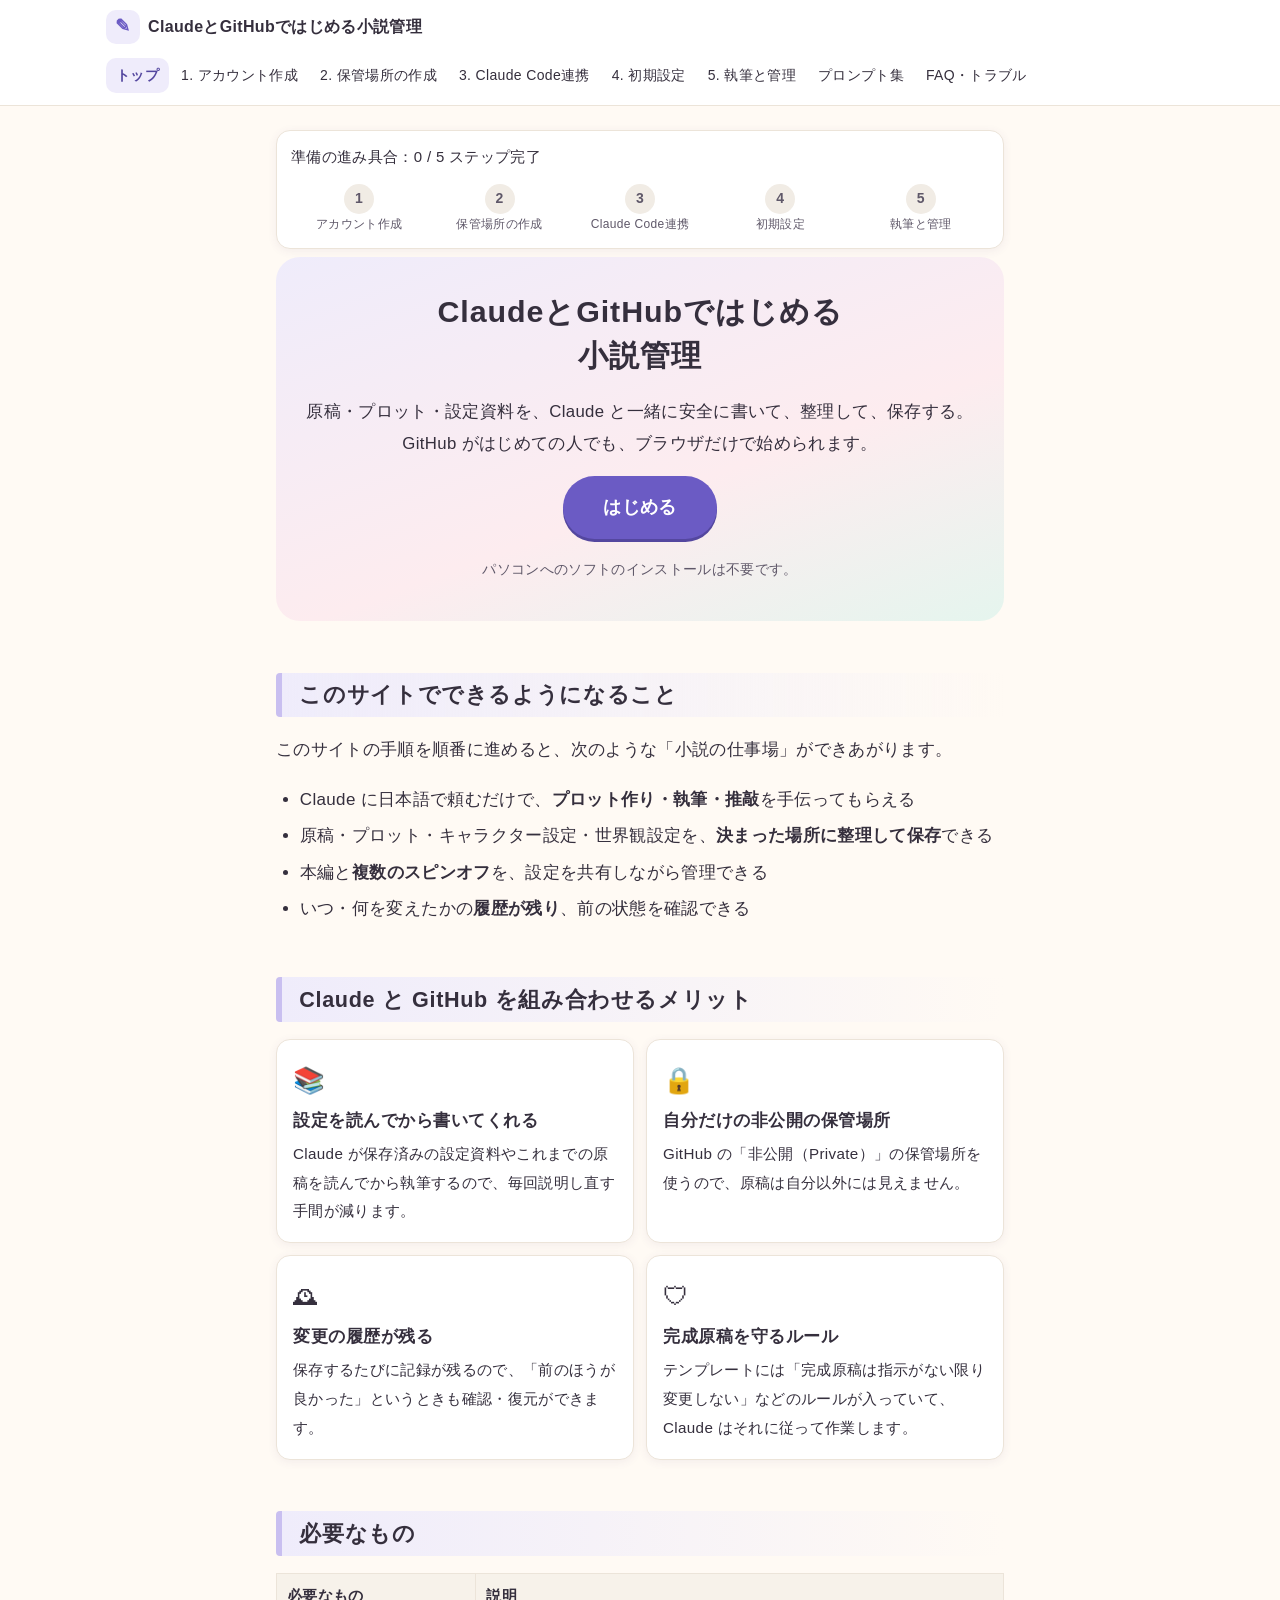
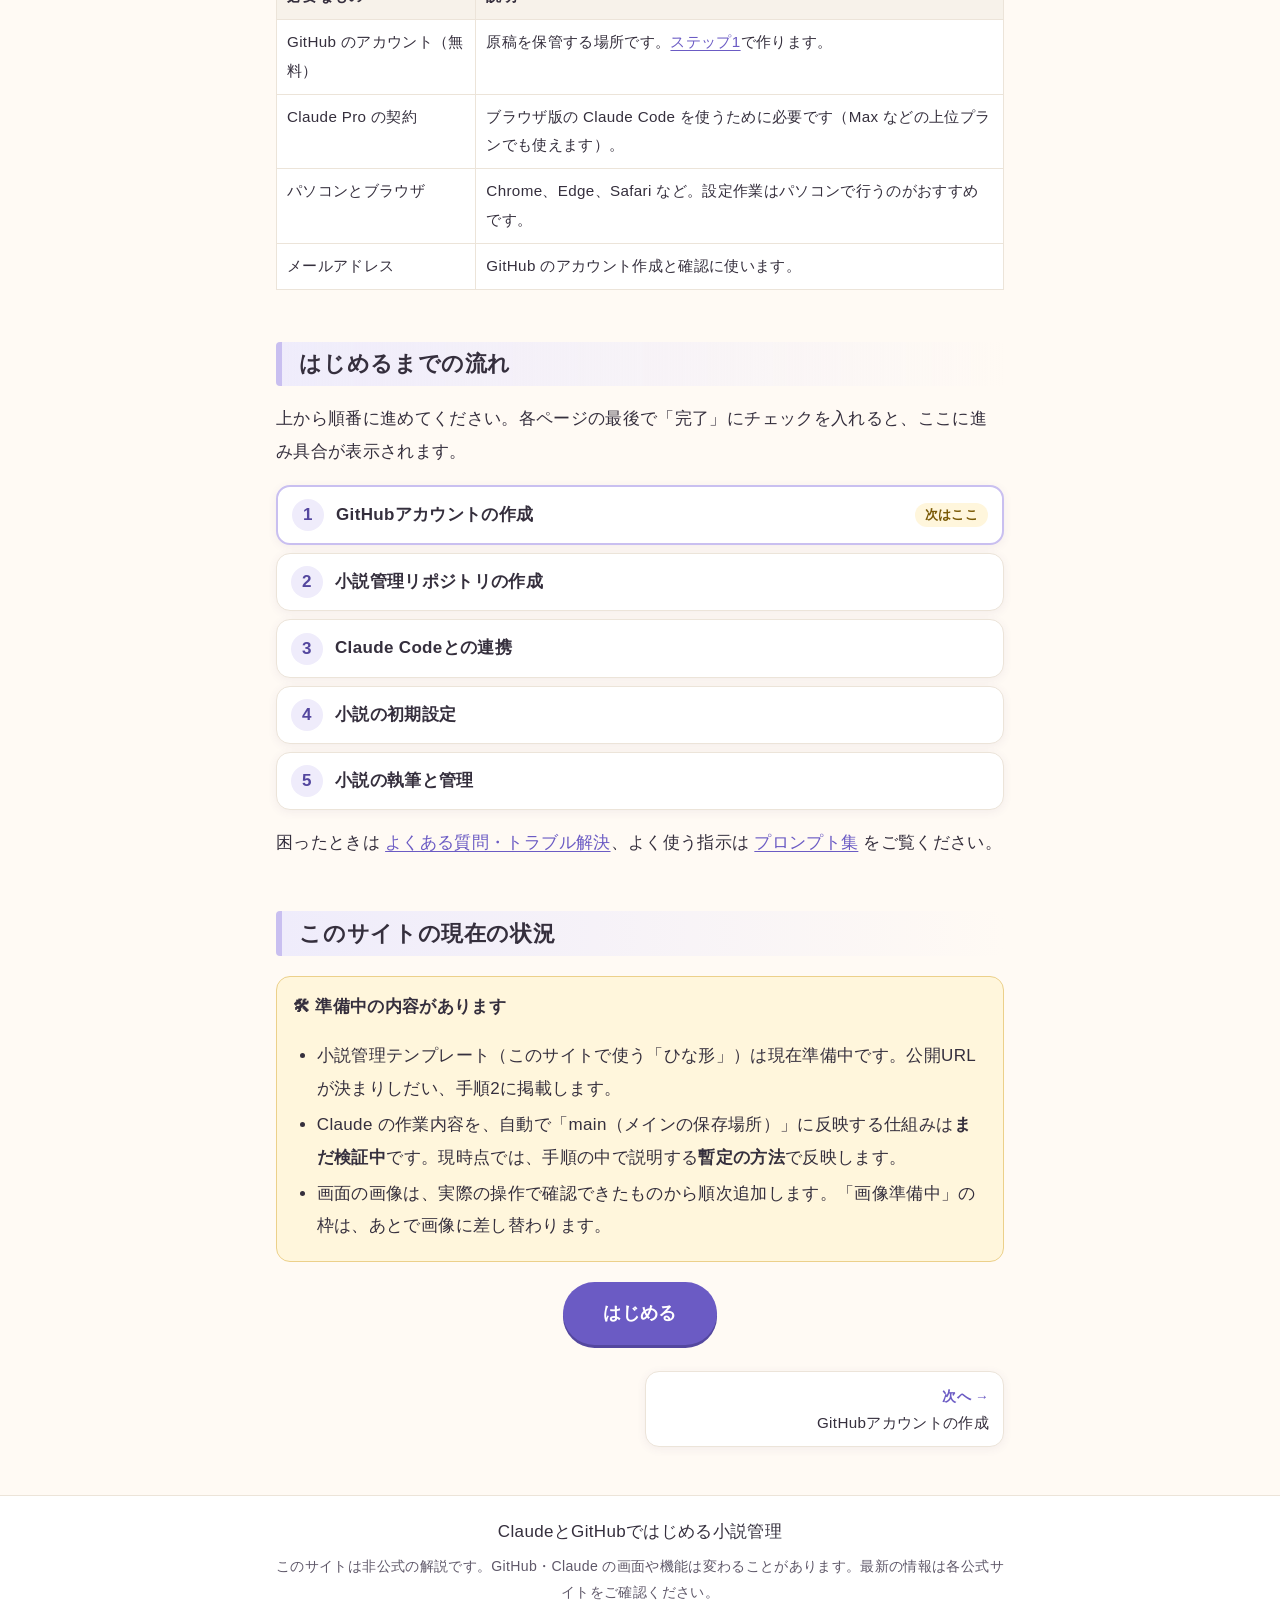
==== index.html @ f76406e9 "HowToサイト「ClaudeとGitHubではじめる小説管理」の基本サイトを作成 - 全8ページ（トップ、ステップ1〜5、プロンプト集、FAQ）と404ページ - メニュー・進行状況・前へ/次へ・完" ====
<!doctype html>
<html lang="ja">
<head>
<meta charset="utf-8">
<meta name="viewport" content="width=device-width, initial-scale=1">
<title>ClaudeとGitHubではじめる小説管理</title>
<meta name="description" content="GitHubを使ったことがない人でも、ブラウザだけでClaudeと一緒に小説の原稿・プロット・設定資料を管理できるようになるための手順を、ひとつずつ解説します。">
<link rel="icon" href="favicon.svg" type="image/svg+xml">
<link rel="stylesheet" href="assets/css/style.css">
<script src="assets/js/config.js" defer></script>
<script src="assets/js/prompts.js" defer></script>
<script src="assets/js/main.js" defer></script>
</head>
<body>
<a class="skip-link" href="#main">本文へ移動</a>
<header id="site-header" class="site-header">
  <div class="header-inner"><a class="brand" href="index.html">ClaudeとGitHubではじめる小説管理</a></div>
</header>

<main id="main">
<div id="progress" class="progress" aria-live="polite"></div>
<noscript><p class="callout callout-warn">このサイトのメニューやコピーボタンを使うには、ブラウザのJavaScriptを有効にしてください。</p></noscript>

<!-- ===== ここから本文 ===== -->
<article>
<section class="hero">
  <h1>ClaudeとGitHubではじめる<br>小説管理</h1>
  <p class="lead">原稿・プロット・設定資料を、Claude と一緒に安全に書いて、整理して、保存する。<br>GitHub がはじめての人でも、ブラウザだけで始められます。</p>
  <p><a class="button button-large" href="github-account.html">はじめる</a></p>
  <p class="small">パソコンへのソフトのインストールは不要です。</p>
</section>

<h2>このサイトでできるようになること</h2>
<p>このサイトの手順を順番に進めると、次のような「小説の仕事場」ができあがります。</p>
<ul>
  <li>Claude に日本語で頼むだけで、<strong>プロット作り・執筆・推敲</strong>を手伝ってもらえる</li>
  <li>原稿・プロット・キャラクター設定・世界観設定を、<strong>決まった場所に整理して保存</strong>できる</li>
  <li>本編と<strong>複数のスピンオフ</strong>を、設定を共有しながら管理できる</li>
  <li>いつ・何を変えたかの<strong>履歴が残り</strong>、前の状態を確認できる</li>
</ul>

<h2>Claude と GitHub を組み合わせるメリット</h2>
<div class="cards">
  <div class="card"><span class="card-icon" aria-hidden="true">📚</span><h3>設定を読んでから書いてくれる</h3><p>Claude が保存済みの設定資料やこれまでの原稿を読んでから執筆するので、毎回説明し直す手間が減ります。</p></div>
  <div class="card"><span class="card-icon" aria-hidden="true">🔒</span><h3>自分だけの非公開の保管場所</h3><p>GitHub の「非公開（Private）」の保管場所を使うので、原稿は自分以外には見えません。</p></div>
  <div class="card"><span class="card-icon" aria-hidden="true">🕰</span><h3>変更の履歴が残る</h3><p>保存するたびに記録が残るので、「前のほうが良かった」というときも確認・復元ができます。</p></div>
  <div class="card"><span class="card-icon" aria-hidden="true">🛡</span><h3>完成原稿を守るルール</h3><p>テンプレートには「完成原稿は指示がない限り変更しない」などのルールが入っていて、Claude はそれに従って作業します。</p></div>
</div>

<h2>必要なもの</h2>
<div class="table-wrap"><table>
  <tr><th>必要なもの</th><th>説明</th></tr>
  <tr><td>GitHub のアカウント（無料）</td><td>原稿を保管する場所です。<a href="github-account.html">ステップ1</a>で作ります。</td></tr>
  <tr><td>Claude Pro の契約</td><td>ブラウザ版の Claude Code を使うために必要です（Max などの上位プランでも使えます）。</td></tr>
  <tr><td>パソコンとブラウザ</td><td>Chrome、Edge、Safari など。設定作業はパソコンで行うのがおすすめです。</td></tr>
  <tr><td>メールアドレス</td><td>GitHub のアカウント作成と確認に使います。</td></tr>
</table></div>

<h2>はじめるまでの流れ</h2>
<p>上から順番に進めてください。各ページの最後で「完了」にチェックを入れると、ここに進み具合が表示されます。</p>
<ol id="step-checklist" class="checklist">
  <li><a href="github-account.html">1. GitHubアカウントの作成</a></li>
  <li><a href="create-repository.html">2. 小説管理リポジトリの作成</a></li>
  <li><a href="claude-code.html">3. Claude Codeとの連携</a></li>
  <li><a href="initial-setup.html">4. 小説の初期設定</a></li>
  <li><a href="writing.html">5. 小説の執筆と管理</a></li>
</ol>
<p>困ったときは <a href="faq.html">よくある質問・トラブル解決</a>、よく使う指示は <a href="prompts.html">プロンプト集</a> をご覧ください。</p>

<h2>このサイトの現在の状況</h2>
<div class="callout callout-pending">
  <p class="callout-title">🛠 準備中の内容があります</p>
  <ul>
    <li>小説管理テンプレート（このサイトで使う「ひな形」）は現在準備中です。公開URLが決まりしだい、手順2に掲載します。</li>
    <li>Claude の作業内容を、自動で「main（メインの保存場所）」に反映する仕組みは<strong>まだ検証中</strong>です。現時点では、手順の中で説明する<strong>暫定の方法</strong>で反映します。</li>
    <li>画面の画像は、実際の操作で確認できたものから順次追加します。「画像準備中」の枠は、あとで画像に差し替わります。</li>
  </ul>
</div>
<p style="text-align:center"><a class="button button-large" href="github-account.html">はじめる</a></p>
</article>
<!-- ===== ここまで本文 ===== -->

<nav id="pager" class="pager" aria-label="前後のページ"></nav>
</main>

<footer id="site-footer" class="site-footer"></footer>
</body>
</html>
---- assets/css/style.css ----
/* =========================================================
   ClaudeとGitHubではじめる小説管理 — 共通スタイル
   色はすべて :root の変数で管理しています。
   ========================================================= */
:root {
  color-scheme: light;
  --bg: #fffaf4;
  --surface: #ffffff;
  --text: #352f3d;
  --text-sub: #5f5869;
  --line: #ece4d9;

  --primary: #6b5bc4;        /* ボタン・リンク（白文字でも読める濃さ） */
  --primary-dark: #54479f;
  --primary-soft: #efecfb;   /* ラベンダー */

  --mint-soft: #e5f5ee;
  --mint-line: #9fd4bb;
  --pink-soft: #fdecef;
  --pink-line: #f0b3bf;
  --yellow-soft: #fff6dc;
  --yellow-line: #ecd08a;
  --blue-soft: #e8f1fb;
  --blue-line: #a9c7ea;

  --radius: 14px;
  --shadow: 0 2px 10px rgba(80, 60, 110, 0.07);
  --content-width: 760px;

  --font: "Hiragino Maru Gothic ProN", "Hiragino Sans", "Hiragino Kaku Gothic ProN",
          "BIZ UDPGothic", "Yu Gothic UI", "Yu Gothic", YuGothic, "Meiryo",
          "Noto Sans JP", "Noto Sans CJK JP", sans-serif;
  --font-mono: ui-monospace, "SFMono-Regular", Menlo, Consolas, "BIZ UDGothic", "MS Gothic", monospace;
}

*, *::before, *::after { box-sizing: border-box; }

html { -webkit-text-size-adjust: 100%; scroll-behavior: smooth; }

body {
  margin: 0;
  background: var(--bg);
  color: var(--text);
  font-family: var(--font);
  font-size: 17px;
  line-height: 1.9;
  letter-spacing: 0.02em;
  overflow-wrap: anywhere;
}

img { max-width: 100%; height: auto; }

a { color: var(--primary); text-underline-offset: 3px; }
a:hover { color: var(--primary-dark); }

:focus-visible { outline: 3px solid #f2a65a; outline-offset: 2px; border-radius: 4px; }

.skip-link {
  position: absolute; left: -9999px; top: 0;
  background: var(--primary); color: #fff; padding: 8px 14px; z-index: 100;
}
.skip-link:focus { left: 8px; top: 8px; }

/* ---------- ヘッダー ---------- */
.site-header {
  background: var(--surface);
  border-bottom: 1px solid var(--line);
  position: sticky; top: 0; z-index: 50;
}
.header-inner {
  max-width: 1100px; margin: 0 auto;
  display: flex; align-items: center; justify-content: space-between;
  padding: 10px 16px; gap: 12px;
}
.brand {
  display: flex; align-items: center; gap: 8px;
  color: var(--text); text-decoration: none; font-weight: 700; line-height: 1.4;
}
.brand-mark {
  display: inline-grid; place-items: center;
  width: 34px; height: 34px; border-radius: 10px;
  background: var(--primary-soft); color: var(--primary); font-size: 18px; flex: none;
}
.brand-name { font-size: 16px; }

.menu-toggle {
  font: inherit; font-size: 15px;
  background: var(--primary-soft); color: var(--primary-dark);
  border: 1px solid #d9d2f5; border-radius: 999px;
  padding: 6px 16px; cursor: pointer; white-space: nowrap; flex: none;
}
.site-nav { display: none; border-top: 1px solid var(--line); }
.site-nav.is-open { display: block; }
.nav-list {
  list-style: none; margin: 0 auto; padding: 8px 16px 14px; max-width: 1100px;
  display: grid; gap: 4px;
}
.nav-list a {
  display: flex; align-items: center; justify-content: space-between;
  padding: 8px 12px; border-radius: 10px;
  color: var(--text); text-decoration: none; font-size: 15px;
}
.nav-list a:hover { background: var(--primary-soft); }
.nav-list a[aria-current="page"] { background: var(--primary-soft); color: var(--primary-dark); font-weight: 700; }
.nav-done { color: #2f8a5f; font-weight: 700; margin-left: 8px; }

@media (min-width: 960px) {
  .menu-toggle { display: none; }
  .site-nav { display: block; border-top: 0; }
  .nav-list { display: flex; flex-wrap: wrap; gap: 2px; padding: 0 16px 8px; }
  .nav-list a { padding: 4px 10px; font-size: 14px; }
}

/* ---------- レイアウト ---------- */
main { max-width: var(--content-width); margin: 0 auto; padding: 24px 16px 48px; }

h1, h2, h3, h4 { line-height: 1.45; letter-spacing: 0.03em; }
h1 { font-size: 1.7rem; margin: 0.4em 0 0.6em; }
h2 {
  font-size: 1.35rem; margin: 2.4em 0 0.8em; padding: 0.3em 0 0.3em 0.8em;
  border-left: 6px solid #c9bff0; background: linear-gradient(90deg, var(--primary-soft), transparent);
  border-radius: 4px;
}
h3 { font-size: 1.12rem; margin: 2em 0 0.6em; }
p { margin: 0 0 1em; }
ul, ol { padding-left: 1.4em; }
li { margin: 0.25em 0; }

.lead { font-size: 1.05rem; color: var(--text-sub); }
.small { font-size: 0.88rem; color: var(--text-sub); }

kbd, .ui {
  display: inline-block; padding: 0 0.45em; margin: 0 0.1em;
  border: 1px solid #d8d0c4; border-bottom-width: 2px; border-radius: 6px;
  background: #fff; font-size: 0.92em; line-height: 1.6; font-weight: 600; white-space: nowrap;
}
code {
  font-family: var(--font-mono); font-size: 0.9em;
  background: #f4efe8; border-radius: 5px; padding: 0.1em 0.35em;
}

/* ---------- 進行状況 ---------- */
.progress {
  background: var(--surface); border: 1px solid var(--line);
  border-radius: var(--radius); padding: 12px 14px; margin-bottom: 8px; box-shadow: var(--shadow);
}
.progress-label { margin: 0 0 8px; font-size: 15px; }
.progress-steps {
  list-style: none; margin: 0; padding: 0;
  display: grid; grid-template-columns: repeat(5, 1fr); gap: 4px;
}
.progress-step a {
  display: flex; flex-direction: column; align-items: center; gap: 2px;
  text-decoration: none; color: var(--text-sub); font-size: 12px; line-height: 1.35; text-align: center;
}
.progress-step .dot {
  display: grid; place-items: center; width: 30px; height: 30px; border-radius: 50%;
  background: #f1ece5; color: var(--text-sub); font-weight: 700; font-size: 14px;
}
.progress-step.is-done .dot { background: var(--mint-soft); color: #23704c; border: 2px solid var(--mint-line); }
.progress-step.is-current .dot { background: var(--primary); color: #fff; }
.progress-step.is-current a { color: var(--primary-dark); font-weight: 700; }
@media (max-width: 480px) { .step-name { display: none; } }

/* ---------- 手順 ---------- */
.steps { list-style: none; counter-reset: step; padding: 0; margin: 1em 0 1.5em; }
.steps > li {
  counter-increment: step; position: relative;
  background: var(--surface); border: 1px solid var(--line); border-radius: var(--radius);
  padding: 14px 16px 14px 60px; margin: 0 0 12px; box-shadow: var(--shadow);
}
.steps > li::before {
  content: counter(step);
  position: absolute; left: 14px; top: 14px;
  width: 32px; height: 32px; border-radius: 50%;
  display: grid; place-items: center;
  background: var(--primary-soft); color: var(--primary-dark); font-weight: 700;
}
.steps > li > :last-child { margin-bottom: 0; }
.steps .shot { margin-top: 10px; }

/* ---------- 注意書き ---------- */
.callout {
  border-radius: var(--radius); padding: 14px 16px; margin: 1.2em 0;
  border: 1px solid var(--blue-line); background: var(--blue-soft);
}
.callout > :last-child { margin-bottom: 0; }
.callout-title { font-weight: 700; margin-bottom: 0.3em; }
.callout-tip { background: var(--mint-soft); border-color: var(--mint-line); }
.callout-warn { background: var(--pink-soft); border-color: var(--pink-line); }
.callout-pending { background: var(--yellow-soft); border-color: var(--yellow-line); }
.badge {
  display: inline-block; font-size: 0.75rem; font-weight: 700; line-height: 1.6;
  padding: 0 0.7em; border-radius: 999px; vertical-align: 0.15em; margin-left: 0.3em;
  background: var(--yellow-soft); border: 1px solid var(--yellow-line); color: #7a5a06;
}

/* ---------- スクリーンショット ---------- */
.shot { margin: 1em 0; }
.shot img { display: block; border: 1px solid var(--line); border-radius: 10px; }
.shot-placeholder {
  display: flex; flex-direction: column; align-items: center; justify-content: center;
  min-height: 150px; padding: 16px;
  border: 2px dashed #d9cfc2; border-radius: 10px; background: #fbf7f1; color: var(--text-sub);
}
.shot-icon { font-size: 28px; }
.shot-label { font-weight: 700; }
.shot-id { font-size: 12px; font-family: var(--font-mono); }
.shot figcaption { font-size: 0.88rem; color: var(--text-sub); margin-top: 6px; text-align: center; }

/* ---------- プロンプト（コピー） ---------- */
.prompt-box {
  background: var(--surface); border: 1px solid #d9d2f5; border-radius: var(--radius);
  margin: 1em 0 1.4em; overflow: hidden; box-shadow: var(--shadow);
}
.prompt-head {
  display: flex; align-items: center; justify-content: space-between; gap: 8px; flex-wrap: wrap;
  background: var(--primary-soft); padding: 8px 12px;
}
.prompt-title { font-weight: 700; font-size: 0.95rem; }
.prompt-text {
  margin: 0; padding: 14px 16px;
  font-family: var(--font); font-size: 0.95rem; line-height: 1.8;
  white-space: pre-wrap; word-break: break-word; background: #fff;
}
.prompt-note { margin: 0; padding: 8px 16px 12px; font-size: 0.88rem; color: var(--text-sub); }
.copy-btn {
  font: inherit; font-size: 14px; font-weight: 700; cursor: pointer;
  background: var(--primary); color: #fff; border: 0; border-radius: 999px;
  padding: 6px 16px; min-height: 36px;
}
.copy-btn:hover { background: var(--primary-dark); }
.copy-btn.is-copied { background: #2f8a5f; }

/* ---------- ボタン ---------- */
.button {
  display: inline-block; text-decoration: none; text-align: center;
  background: var(--primary); color: #fff; font-weight: 700;
  padding: 12px 28px; border-radius: 999px; box-shadow: 0 3px 0 var(--primary-dark);
}
.button:hover { color: #fff; background: var(--primary-dark); }
.button-large { font-size: 1.15rem; padding: 14px 40px; }

/* ---------- 表 ---------- */
.table-wrap { overflow-x: auto; margin: 1em 0 1.4em; }
table { border-collapse: collapse; width: 100%; background: var(--surface); font-size: 0.95rem; }
th, td { border: 1px solid var(--line); padding: 8px 10px; text-align: left; vertical-align: top; }
th { background: #f7f2ea; white-space: nowrap; }

/* ---------- カード（トップ） ---------- */
.hero {
  text-align: center; padding: 32px 16px 24px;
  background: linear-gradient(160deg, var(--primary-soft), var(--pink-soft) 60%, var(--mint-soft));
  border-radius: 24px; margin-bottom: 8px;
}
.hero h1 { font-size: 1.9rem; margin-top: 0; }
.hero .lead { color: var(--text); }
.cards { display: grid; gap: 12px; grid-template-columns: 1fr; margin: 1em 0; }
@media (min-width: 640px) { .cards { grid-template-columns: 1fr 1fr; } }
.card {
  background: var(--surface); border: 1px solid var(--line); border-radius: var(--radius);
  padding: 16px; box-shadow: var(--shadow);
}
.card h3 { margin: 0 0 0.4em; font-size: 1.05rem; }
.card p { margin: 0; font-size: 0.95rem; }
.card-icon { font-size: 1.6rem; display: block; margin-bottom: 4px; }

/* ---------- チェックリスト（トップ） ---------- */
.checklist { list-style: none; padding: 0; margin: 1em 0; }
.checklist-item a {
  display: flex; align-items: center; gap: 12px; text-decoration: none; color: var(--text);
  background: var(--surface); border: 1px solid var(--line); border-radius: var(--radius);
  padding: 12px 14px; margin-bottom: 8px; box-shadow: var(--shadow);
}
.checklist-item a:hover { border-color: #c9bff0; }
.check-no {
  flex: none; display: grid; place-items: center; width: 32px; height: 32px; border-radius: 50%;
  background: var(--primary-soft); color: var(--primary-dark); font-weight: 700;
}
.checklist-item.is-done .check-no { background: var(--mint-soft); color: #23704c; }
.check-title { flex: 1; font-weight: 600; }
.check-badge { font-size: 0.8rem; padding: 0 10px; border-radius: 999px; background: var(--mint-soft); color: #23704c; font-weight: 700; }
.checklist-item.is-next .check-badge { background: var(--yellow-soft); color: #7a5a06; }
.checklist-item.is-next a { border: 2px solid #c9bff0; }

/* ---------- 完了チェック・前へ次へ ---------- */
.step-done {
  margin: 2.5em 0 1em; padding: 16px; border-radius: var(--radius);
  background: var(--mint-soft); border: 1px solid var(--mint-line); text-align: center;
}
.done-label { display: inline-flex; align-items: center; gap: 10px; font-weight: 700; cursor: pointer; }
.done-label input { width: 22px; height: 22px; accent-color: #2f8a5f; }
.done-note { font-size: 0.82rem; color: var(--text-sub); margin: 6px 0 0; }

.pager { display: grid; grid-template-columns: 1fr 1fr; gap: 10px; margin-top: 1.5em; }
.pager-link {
  display: flex; flex-direction: column; gap: 2px; text-decoration: none;
  background: var(--surface); border: 1px solid var(--line); border-radius: var(--radius);
  padding: 12px 14px; box-shadow: var(--shadow); color: var(--text);
}
.pager-link:hover { border-color: #c9bff0; color: var(--text); }
.pager-next { text-align: right; grid-column: 2; }
.pager-dir { font-size: 0.85rem; color: var(--primary); font-weight: 700; }
.pager-title { font-size: 0.95rem; line-height: 1.5; }

/* ---------- 目次・FAQ ---------- */
.toc {
  background: var(--surface); border: 1px solid var(--line); border-radius: var(--radius);
  padding: 12px 16px; margin: 1em 0;
}
.toc p { margin: 0 0 4px; font-weight: 700; }
.toc ol { margin: 0; }

details.faq {
  background: var(--surface); border: 1px solid var(--line); border-radius: var(--radius);
  margin: 0 0 10px; box-shadow: var(--shadow);
}
details.faq summary {
  cursor: pointer; padding: 12px 16px; font-weight: 700; list-style: none; position: relative; padding-right: 40px;
}
details.faq summary::-webkit-details-marker { display: none; }
details.faq summary::before { content: "Q. "; color: var(--primary); }
details.faq summary::after { content: "＋"; position: absolute; right: 16px; color: var(--primary); }
details.faq[open] summary::after { content: "－"; }
details.faq .answer { padding: 0 16px 14px; border-top: 1px dashed var(--line); padding-top: 10px; }
details.faq .answer > :last-child { margin-bottom: 0; }

/* ---------- プロンプト集の絞り込み ---------- */
.filter { display: flex; flex-wrap: wrap; gap: 6px; margin: 1em 0 0.5em; }
.filter button {
  font: inherit; font-size: 14px; cursor: pointer;
  border: 1px solid #d9d2f5; background: var(--surface); color: var(--primary-dark);
  padding: 4px 14px; border-radius: 999px;
}
.filter button[aria-pressed="true"] { background: var(--primary); border-color: var(--primary); color: #fff; }

/* ---------- フッター ---------- */
.site-footer { border-top: 1px solid var(--line); background: var(--surface); }
.footer-inner { max-width: var(--content-width); margin: 0 auto; padding: 20px 16px; text-align: center; }
.footer-inner p { margin: 0 0 4px; }

@media (max-width: 480px) {
  body { font-size: 16px; }
  h1 { font-size: 1.45rem; }
  .hero h1 { font-size: 1.5rem; }
  .steps > li { padding-left: 52px; }
  .steps > li::before { left: 10px; }
}

@media print {
  .site-header, .pager, .step-done, .copy-btn, .progress { display: none; }
}
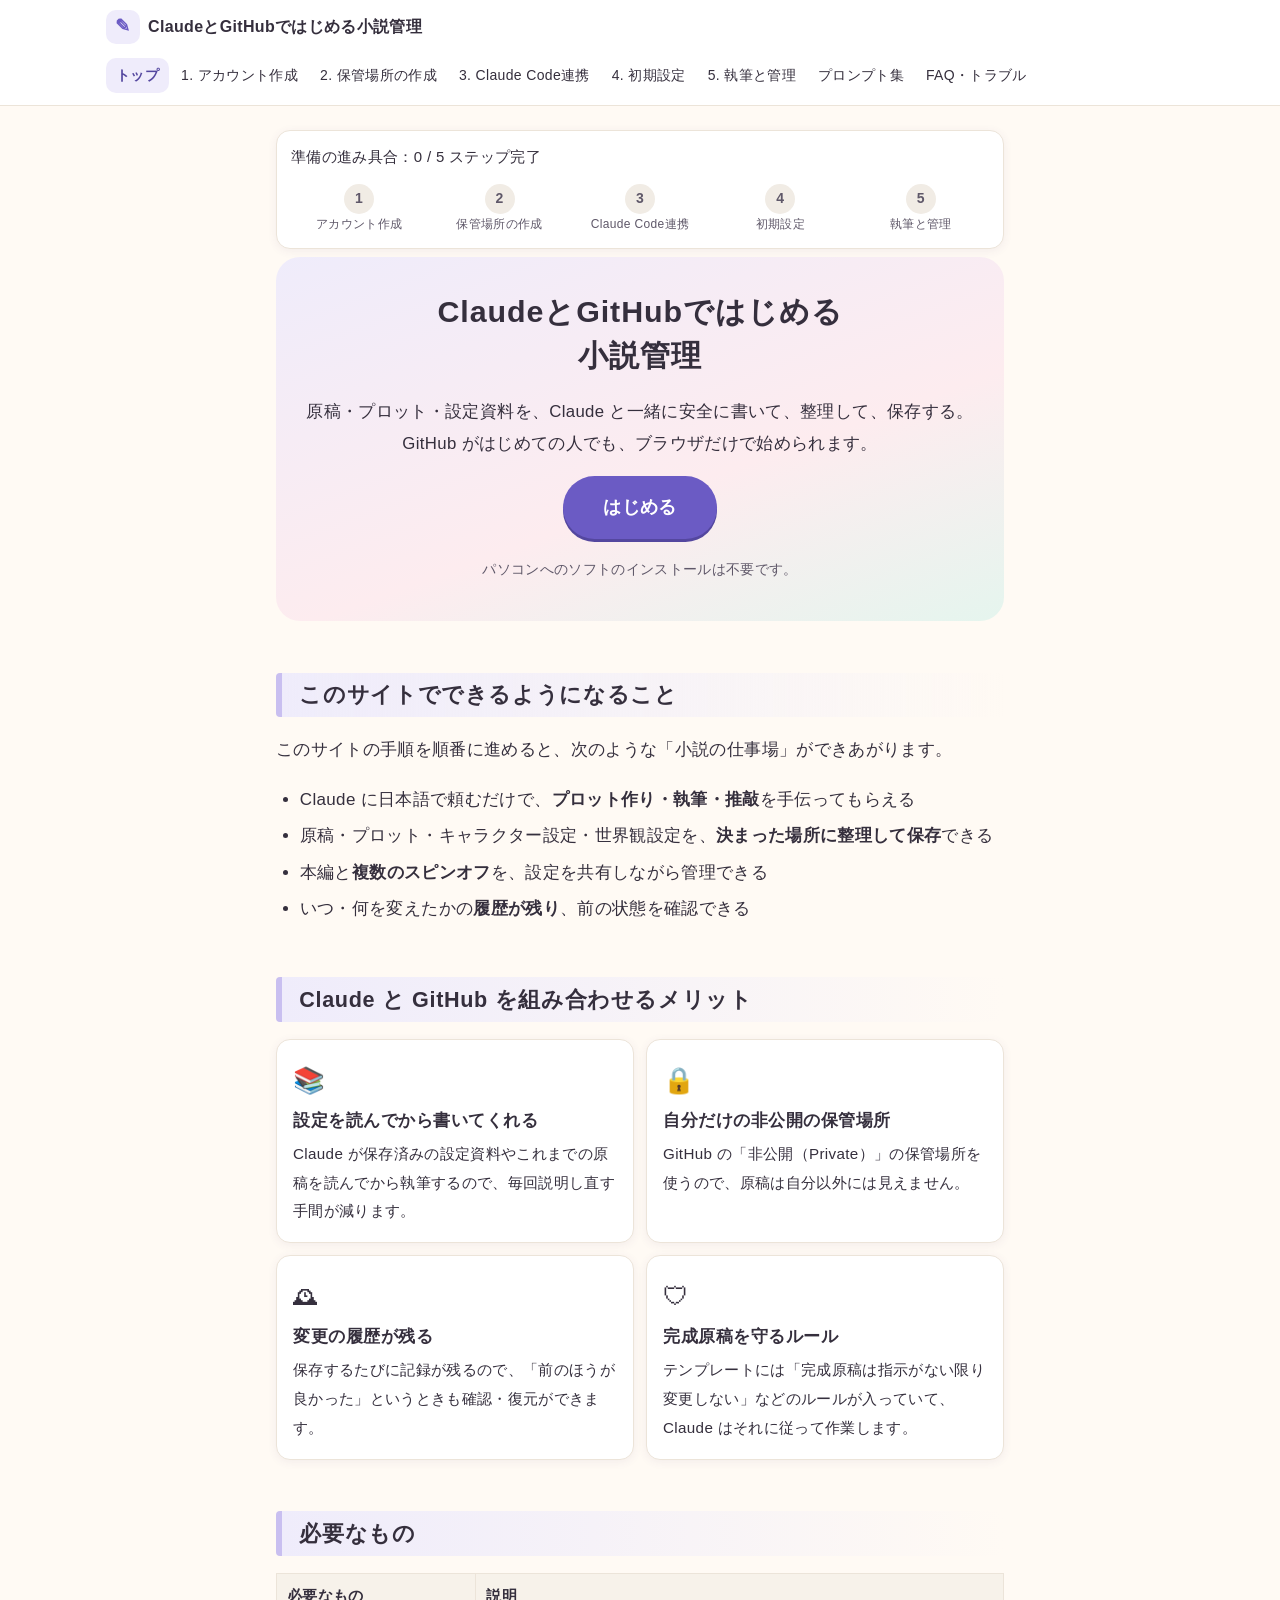
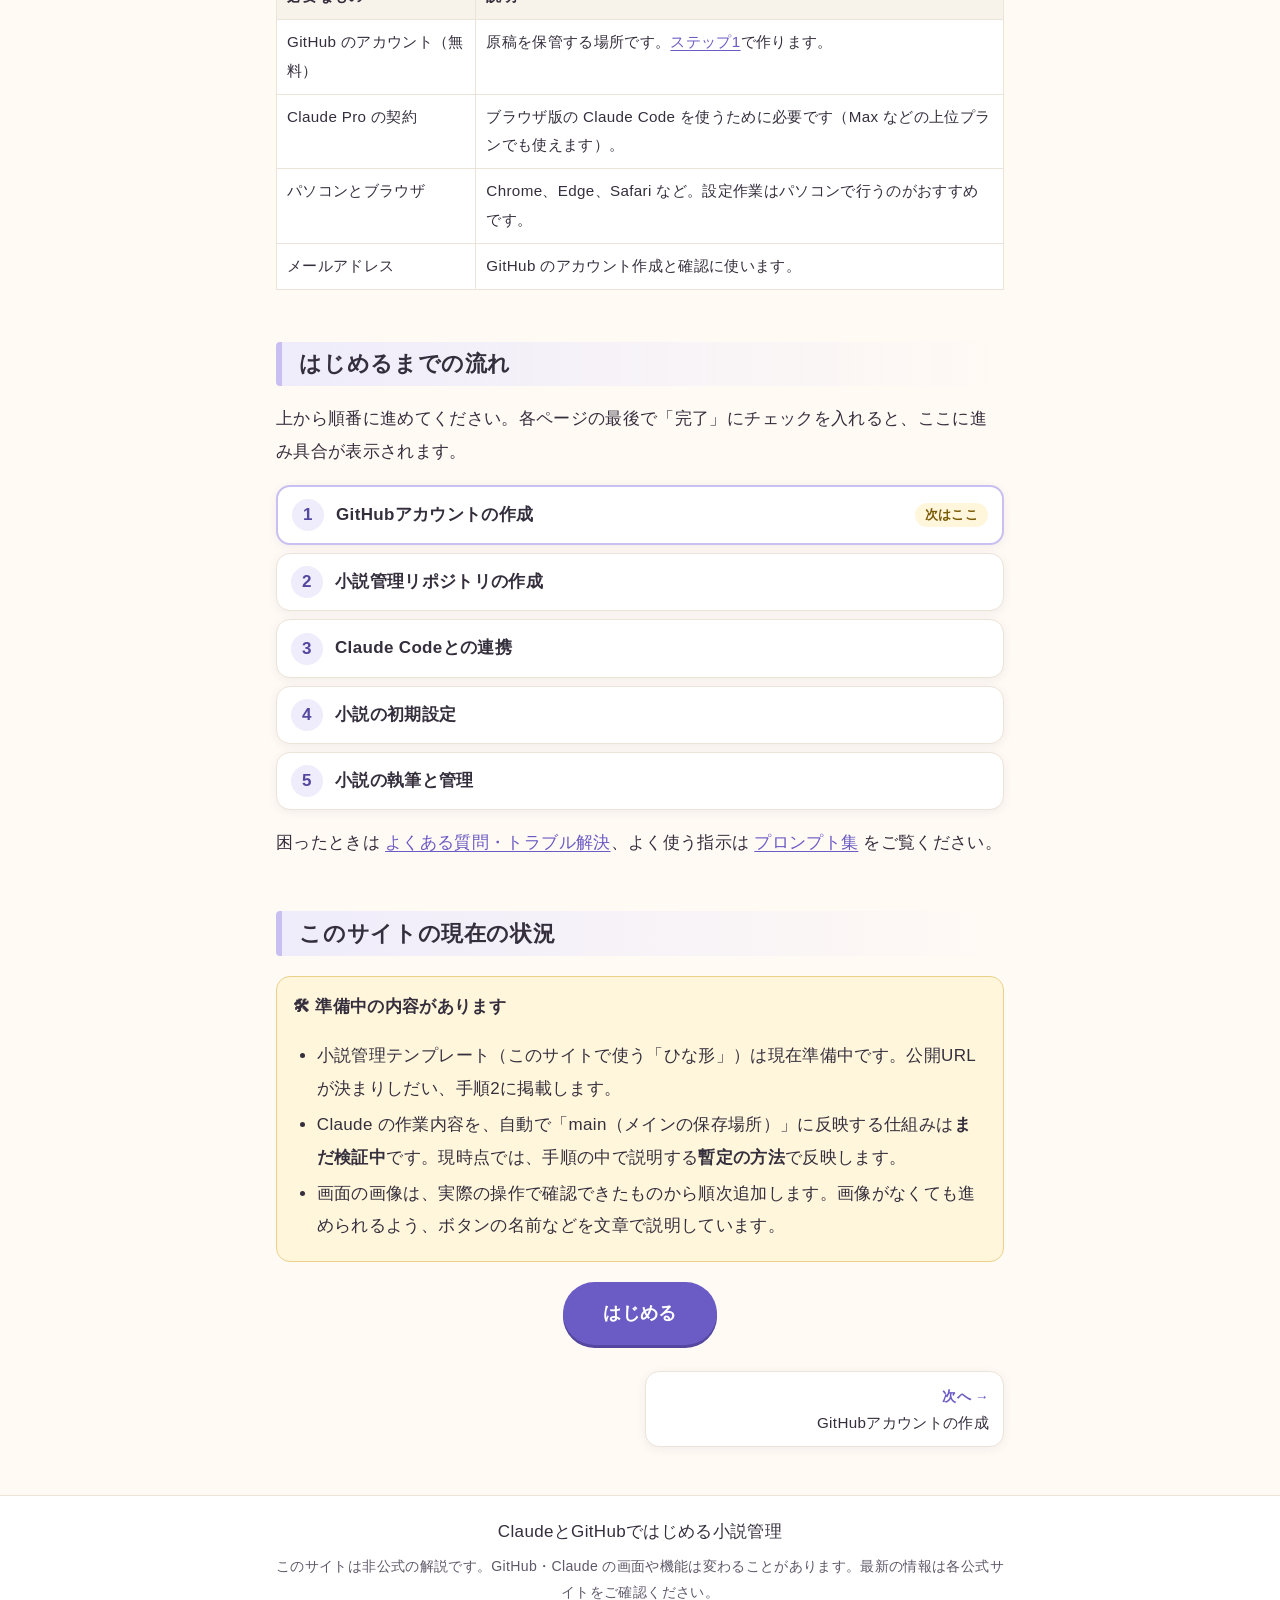
==== commit 04b3c15f: "いただいた意見をもとにサイトを改善 - 初期設定：初回プロンプトを手順2の中に移動 - 初期設定・執筆と管理：過去作を文体サンプルとして渡す手順と、文体のプロンプトを追加 - Claude Code連" ====
--- a/index.html
+++ b/index.html
@@ -73,7 +73,7 @@
   <ul>
     <li>小説管理テンプレート（このサイトで使う「ひな形」）は現在準備中です。公開URLが決まりしだい、手順2に掲載します。</li>
     <li>Claude の作業内容を、自動で「main（メインの保存場所）」に反映する仕組みは<strong>まだ検証中</strong>です。現時点では、手順の中で説明する<strong>暫定の方法</strong>で反映します。</li>
-    <li>画面の画像は、実際の操作で確認できたものから順次追加します。「画像準備中」の枠は、あとで画像に差し替わります。</li>
+    <li>画面の画像は、実際の操作で確認できたものから順次追加します。画像がなくても進められるよう、ボタンの名前などを文章で説明しています。</li>
   </ul>
 </div>
 <p style="text-align:center"><a class="button button-large" href="github-account.html">はじめる</a></p>
--- a/assets/css/style.css
+++ b/assets/css/style.css
@@ -262,7 +262,8 @@
   padding: 16px; box-shadow: var(--shadow);
 }
 .card h3 { margin: 0 0 0.4em; font-size: 1.05rem; }
-.card p { margin: 0; font-size: 0.95rem; }
+.card p { margin: 0 0 0.5em; font-size: 0.95rem; }
+.card p:last-child { margin-bottom: 0; }
 .card-icon { font-size: 1.6rem; display: block; margin-bottom: 4px; }
 
 /* ---------- チェックリスト（トップ） ---------- */
@@ -350,3 +351,6 @@
 @media print {
   .site-header, .pager, .step-done, .copy-btn, .progress { display: none; }
 }
+
+/* ページ内リンクで飛んだとき、見出しが固定ヘッダーに隠れないようにする */
+[id] { scroll-margin-top: 120px; }
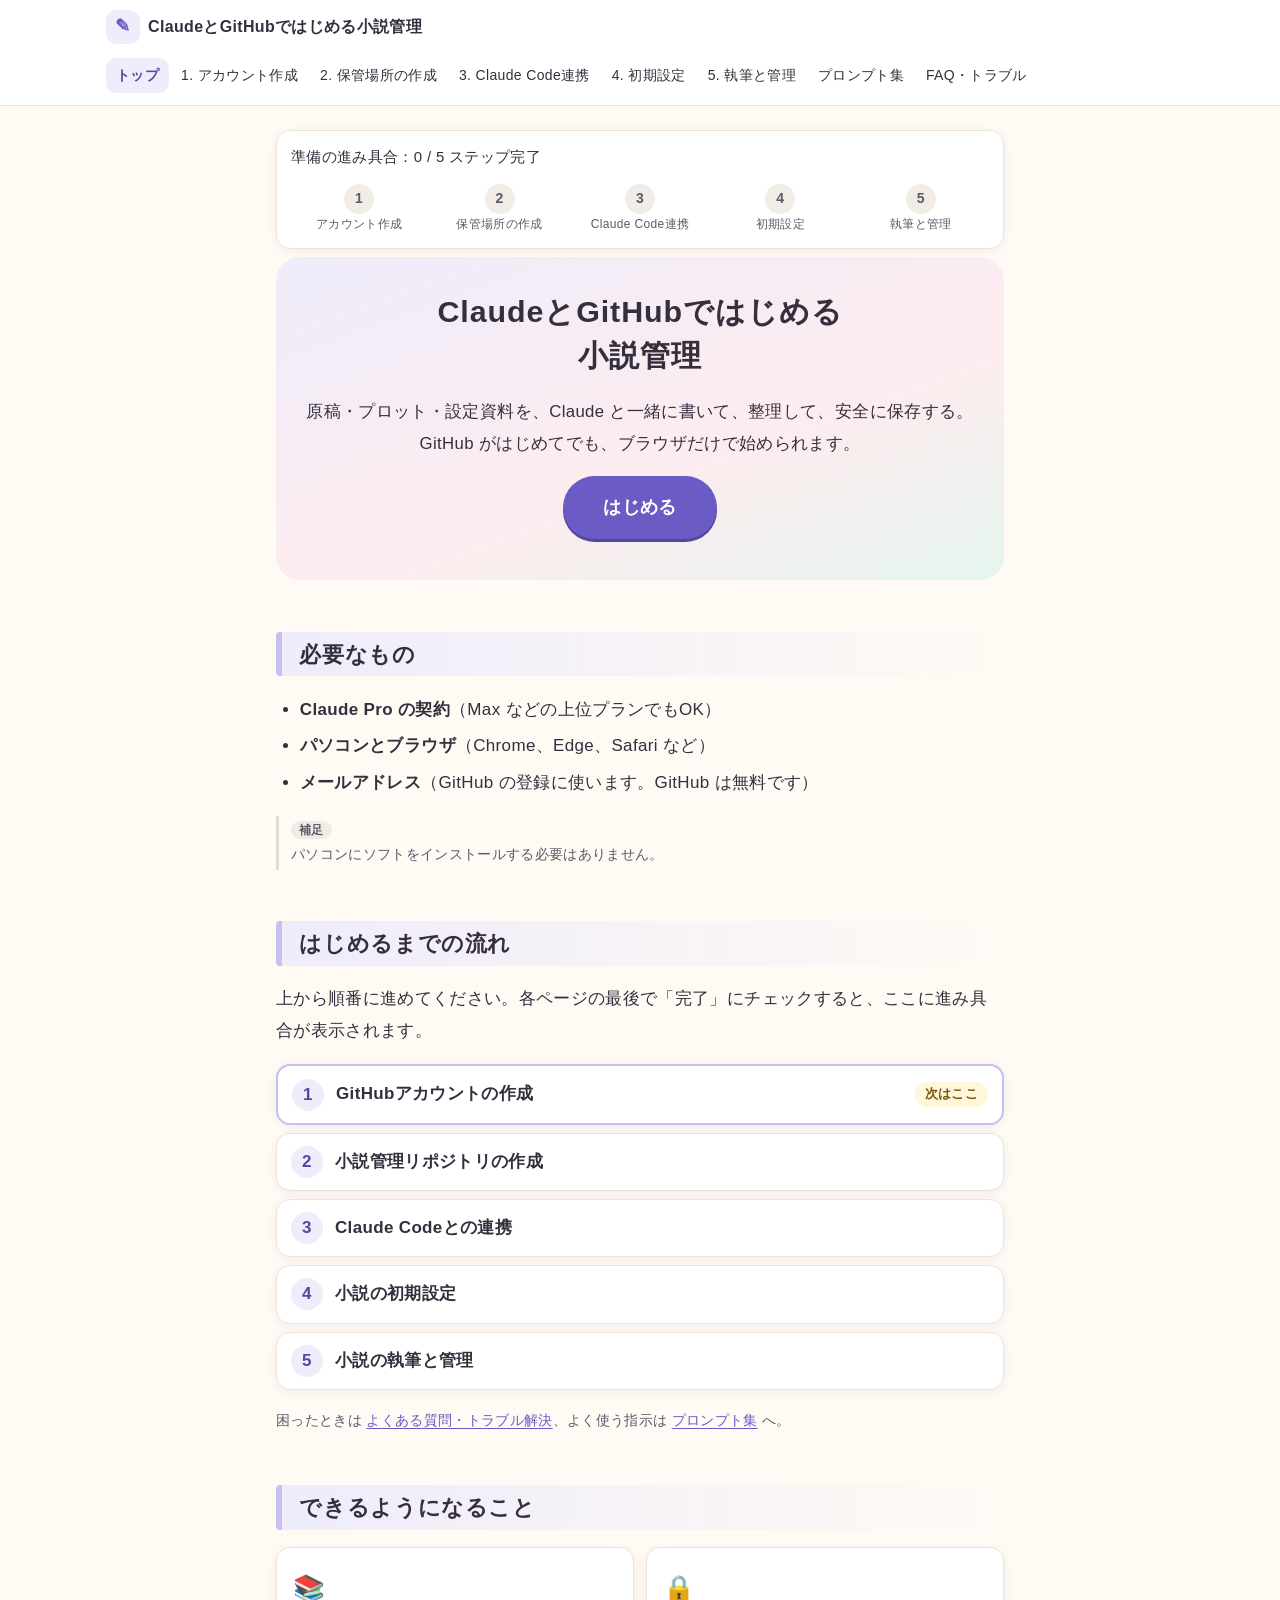
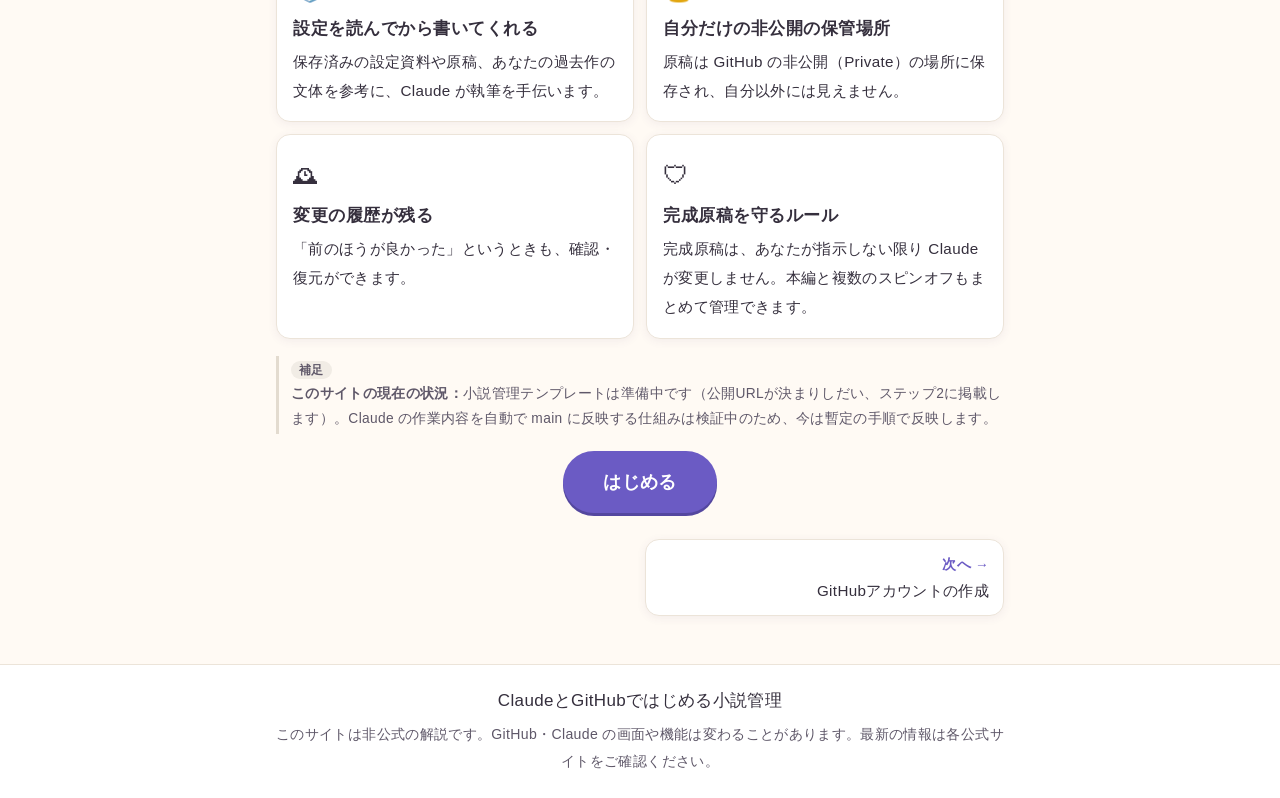
==== commit 10454e7b: "必ず読む内容と補足を見た目で分け、読む量を減らした - 各ステップの冒頭に「このページでやること」を追加 - 手順の操作は太字の短い1文に、理由やヒントは小さい文字の「補足」に - 背景の説明・用語解" ====
--- a/index.html
+++ b/index.html
@@ -25,39 +25,20 @@
 <article>
 <section class="hero">
   <h1>ClaudeとGitHubではじめる<br>小説管理</h1>
-  <p class="lead">原稿・プロット・設定資料を、Claude と一緒に安全に書いて、整理して、保存する。<br>GitHub がはじめての人でも、ブラウザだけで始められます。</p>
+  <p class="lead">原稿・プロット・設定資料を、Claude と一緒に書いて、整理して、安全に保存する。<br>GitHub がはじめてでも、ブラウザだけで始められます。</p>
   <p><a class="button button-large" href="github-account.html">はじめる</a></p>
-  <p class="small">パソコンへのソフトのインストールは不要です。</p>
 </section>
 
-<h2>このサイトでできるようになること</h2>
-<p>このサイトの手順を順番に進めると、次のような「小説の仕事場」ができあがります。</p>
+<h2>必要なもの</h2>
 <ul>
-  <li>Claude に日本語で頼むだけで、<strong>プロット作り・執筆・推敲</strong>を手伝ってもらえる</li>
-  <li>原稿・プロット・キャラクター設定・世界観設定を、<strong>決まった場所に整理して保存</strong>できる</li>
-  <li>本編と<strong>複数のスピンオフ</strong>を、設定を共有しながら管理できる</li>
-  <li>いつ・何を変えたかの<strong>履歴が残り</strong>、前の状態を確認できる</li>
+  <li><strong>Claude Pro の契約</strong>（Max などの上位プランでもOK）</li>
+  <li><strong>パソコンとブラウザ</strong>（Chrome、Edge、Safari など）</li>
+  <li><strong>メールアドレス</strong>（GitHub の登録に使います。GitHub は無料です）</li>
 </ul>
-
-<h2>Claude と GitHub を組み合わせるメリット</h2>
-<div class="cards">
-  <div class="card"><span class="card-icon" aria-hidden="true">📚</span><h3>設定を読んでから書いてくれる</h3><p>Claude が保存済みの設定資料やこれまでの原稿を読んでから執筆するので、毎回説明し直す手間が減ります。</p></div>
-  <div class="card"><span class="card-icon" aria-hidden="true">🔒</span><h3>自分だけの非公開の保管場所</h3><p>GitHub の「非公開（Private）」の保管場所を使うので、原稿は自分以外には見えません。</p></div>
-  <div class="card"><span class="card-icon" aria-hidden="true">🕰</span><h3>変更の履歴が残る</h3><p>保存するたびに記録が残るので、「前のほうが良かった」というときも確認・復元ができます。</p></div>
-  <div class="card"><span class="card-icon" aria-hidden="true">🛡</span><h3>完成原稿を守るルール</h3><p>テンプレートには「完成原稿は指示がない限り変更しない」などのルールが入っていて、Claude はそれに従って作業します。</p></div>
-</div>
-
-<h2>必要なもの</h2>
-<div class="table-wrap"><table>
-  <tr><th>必要なもの</th><th>説明</th></tr>
-  <tr><td>GitHub のアカウント（無料）</td><td>原稿を保管する場所です。<a href="github-account.html">ステップ1</a>で作ります。</td></tr>
-  <tr><td>Claude Pro の契約</td><td>ブラウザ版の Claude Code を使うために必要です（Max などの上位プランでも使えます）。</td></tr>
-  <tr><td>パソコンとブラウザ</td><td>Chrome、Edge、Safari など。設定作業はパソコンで行うのがおすすめです。</td></tr>
-  <tr><td>メールアドレス</td><td>GitHub のアカウント作成と確認に使います。</td></tr>
-</table></div>
+<div class="note"><p>パソコンにソフトをインストールする必要はありません。</p></div>
 
 <h2>はじめるまでの流れ</h2>
-<p>上から順番に進めてください。各ページの最後で「完了」にチェックを入れると、ここに進み具合が表示されます。</p>
+<p>上から順番に進めてください。各ページの最後で「完了」にチェックすると、ここに進み具合が表示されます。</p>
 <ol id="step-checklist" class="checklist">
   <li><a href="github-account.html">1. GitHubアカウントの作成</a></li>
   <li><a href="create-repository.html">2. 小説管理リポジトリの作成</a></li>
@@ -65,16 +46,18 @@
   <li><a href="initial-setup.html">4. 小説の初期設定</a></li>
   <li><a href="writing.html">5. 小説の執筆と管理</a></li>
 </ol>
-<p>困ったときは <a href="faq.html">よくある質問・トラブル解決</a>、よく使う指示は <a href="prompts.html">プロンプト集</a> をご覧ください。</p>
+<p class="small">困ったときは <a href="faq.html">よくある質問・トラブル解決</a>、よく使う指示は <a href="prompts.html">プロンプト集</a> へ。</p>
 
-<h2>このサイトの現在の状況</h2>
-<div class="callout callout-pending">
-  <p class="callout-title">🛠 準備中の内容があります</p>
-  <ul>
-    <li>小説管理テンプレート（このサイトで使う「ひな形」）は現在準備中です。公開URLが決まりしだい、手順2に掲載します。</li>
-    <li>Claude の作業内容を、自動で「main（メインの保存場所）」に反映する仕組みは<strong>まだ検証中</strong>です。現時点では、手順の中で説明する<strong>暫定の方法</strong>で反映します。</li>
-    <li>画面の画像は、実際の操作で確認できたものから順次追加します。画像がなくても進められるよう、ボタンの名前などを文章で説明しています。</li>
-  </ul>
+<h2>できるようになること</h2>
+<div class="cards">
+  <div class="card"><span class="card-icon" aria-hidden="true">📚</span><h3>設定を読んでから書いてくれる</h3><p>保存済みの設定資料や原稿、あなたの過去作の文体を参考に、Claude が執筆を手伝います。</p></div>
+  <div class="card"><span class="card-icon" aria-hidden="true">🔒</span><h3>自分だけの非公開の保管場所</h3><p>原稿は GitHub の非公開（Private）の場所に保存され、自分以外には見えません。</p></div>
+  <div class="card"><span class="card-icon" aria-hidden="true">🕰</span><h3>変更の履歴が残る</h3><p>「前のほうが良かった」というときも、確認・復元ができます。</p></div>
+  <div class="card"><span class="card-icon" aria-hidden="true">🛡</span><h3>完成原稿を守るルール</h3><p>完成原稿は、あなたが指示しない限り Claude が変更しません。本編と複数のスピンオフもまとめて管理できます。</p></div>
+</div>
+
+<div class="note">
+  <p><strong>このサイトの現在の状況：</strong>小説管理テンプレートは準備中です（公開URLが決まりしだい、ステップ2に掲載します）。Claude の作業内容を自動で main に反映する仕組みは検証中のため、今は暫定の手順で反映します。</p>
 </div>
 <p style="text-align:center"><a class="button button-large" href="github-account.html">はじめる</a></p>
 </article>
--- a/assets/css/style.css
+++ b/assets/css/style.css
@@ -354,3 +354,66 @@
 
 /* ページ内リンクで飛んだとき、見出しが固定ヘッダーに隠れないようにする */
 [id] { scroll-margin-top: 120px; }
+
+/* =========================================================
+   読む優先度の部品
+   ・通常の文字 …… 必ず読むこと（手順・注意）
+   ・.todo ……… ページ冒頭の「このページでやること」
+   ・.note ……… 補足（小さい文字。読み飛ばしてもOK）
+   ・details.more … くわしい説明（クリックで開く。読み飛ばしてもOK）
+   ========================================================= */
+.todo {
+  background: var(--surface); border: 2px solid #c9bff0; border-radius: var(--radius);
+  padding: 14px 18px; margin: 0.6em 0 1.6em; box-shadow: var(--shadow);
+}
+.todo-title { font-weight: 700; color: var(--primary-dark); margin: 0 0 0.3em; }
+.todo ol { margin: 0 0 0.4em; font-weight: 600; }
+.todo-meta { margin: 0; font-size: 0.82rem; color: var(--text-sub); }
+
+.note {
+  font-size: 0.86rem; line-height: 1.8; color: var(--text-sub);
+  border-left: 3px solid #e3dbcf; padding: 2px 0 2px 12px; margin: 0.6em 0 1.2em;
+}
+.note::before {
+  content: "補足"; display: inline-block; font-size: 0.72rem; font-weight: 700; line-height: 1.6;
+  padding: 0 8px; margin-bottom: 2px; border-radius: 999px; background: #f1ece5; color: var(--text-sub);
+}
+.note p, .note ul, .note ol { margin: 0 0 0.4em; }
+.note > :last-child { margin-bottom: 0; }
+.note .table-wrap { margin: 0.4em 0; }
+.note table { font-size: 0.84rem; }
+
+details.more {
+  margin: 0.6em 0 1.2em; border: 1px dashed #dcd2c4; border-radius: 10px; background: #fffdf9;
+  font-size: 0.88rem; color: var(--text-sub);
+}
+details.more > summary {
+  cursor: pointer; padding: 8px 14px; font-weight: 700; color: var(--text-sub); list-style: none;
+}
+details.more > summary::-webkit-details-marker { display: none; }
+details.more > summary::before { content: "▶ "; font-size: 0.75em; }
+details.more[open] > summary::before { content: "▼ "; }
+details.more > summary .more-tag {
+  font-size: 0.72rem; font-weight: 700; padding: 0 8px; border-radius: 999px;
+  background: #f1ece5; margin-left: 6px; vertical-align: 0.1em;
+}
+.more-body { padding: 0 14px 12px; line-height: 1.8; }
+.more-body > :last-child { margin-bottom: 0; }
+.more-body h3 { font-size: 0.98rem; color: var(--text); margin: 1em 0 0.4em; }
+.more-body table { font-size: 0.84rem; }
+
+/* 手順の中の補足は、さらに控えめに */
+.steps .note { margin: 0.4em 0 0; }
+.step-main { font-weight: 600; }
+
+/* 必ず読む注意は、はっきり目立たせる */
+.must {
+  border-radius: var(--radius); padding: 12px 16px; margin: 1.2em 0;
+  background: var(--pink-soft); border: 2px solid var(--pink-line);
+}
+.must::before {
+  content: "必ず確認"; display: inline-block; font-size: 0.75rem; font-weight: 700;
+  padding: 0 10px; border-radius: 999px; background: #c2415d; color: #fff; margin-bottom: 4px;
+}
+.must > :last-child { margin-bottom: 0; }
+.must p { font-weight: 600; }
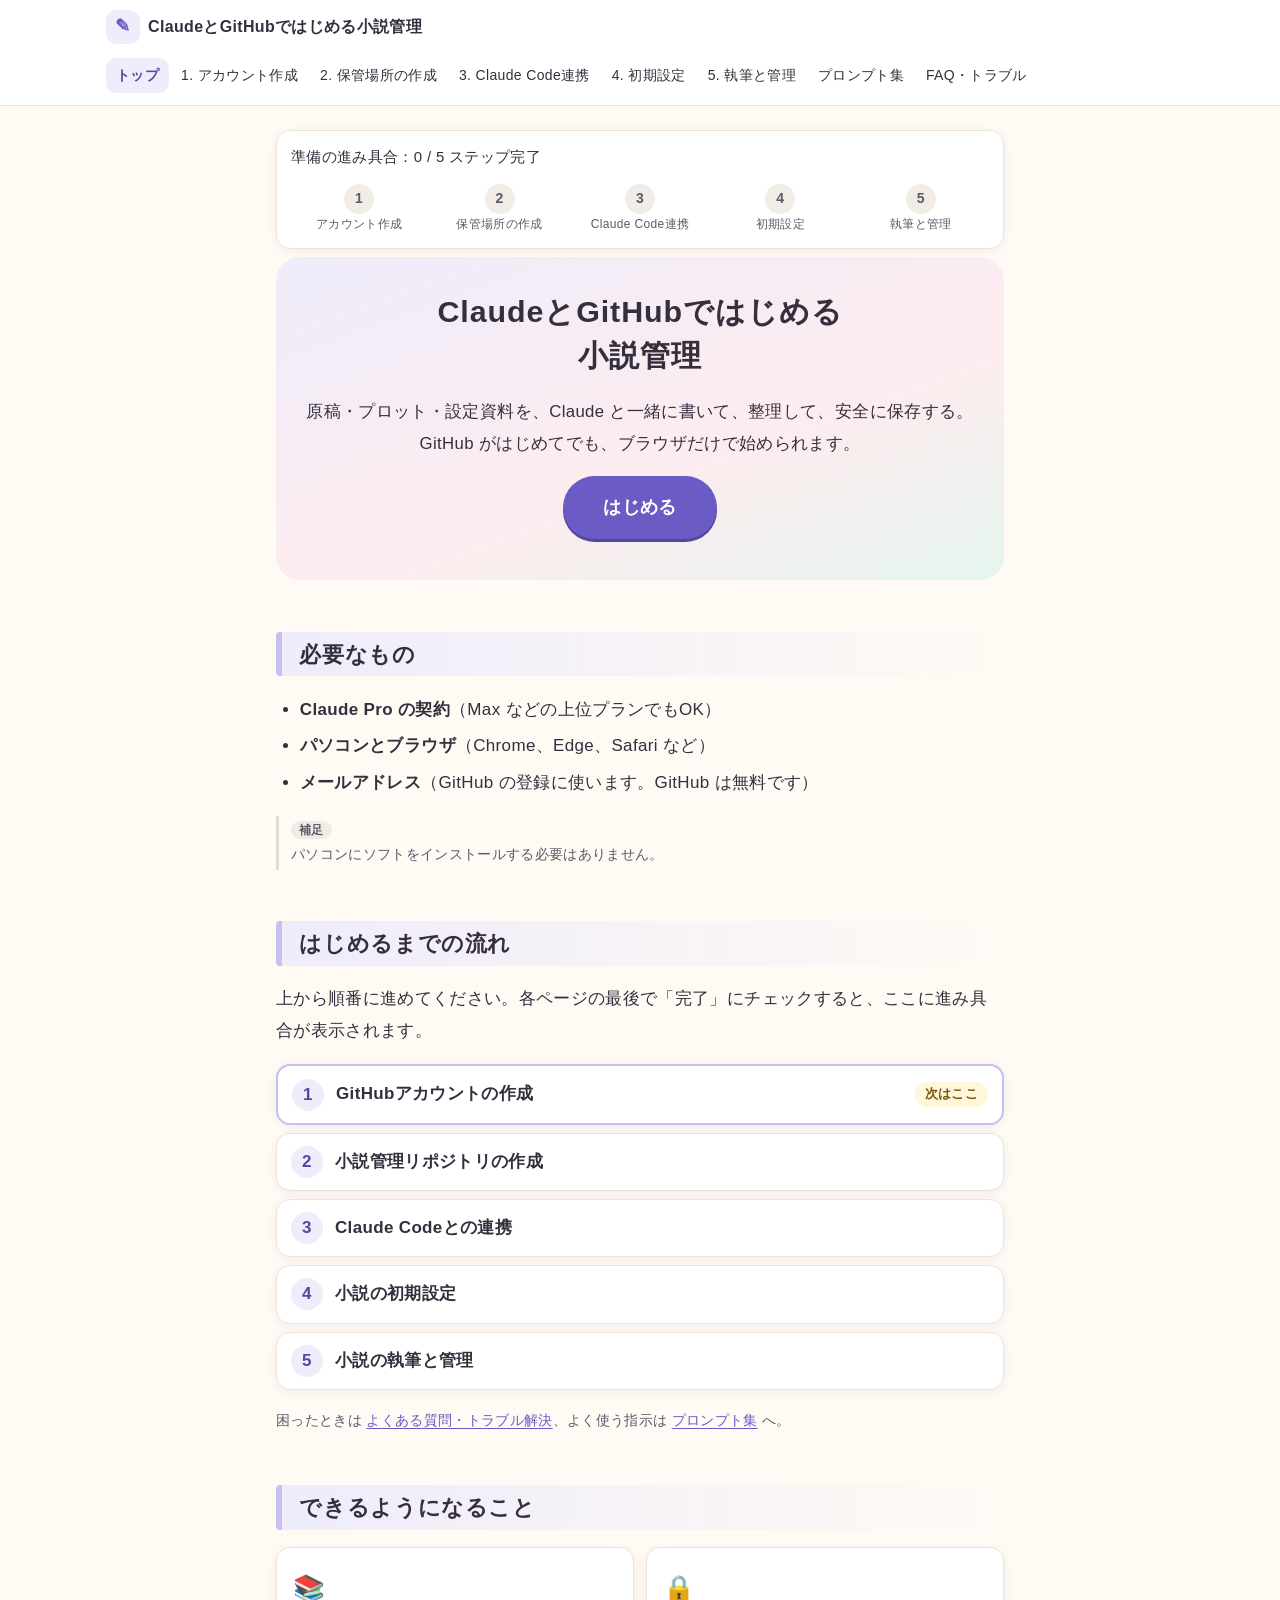
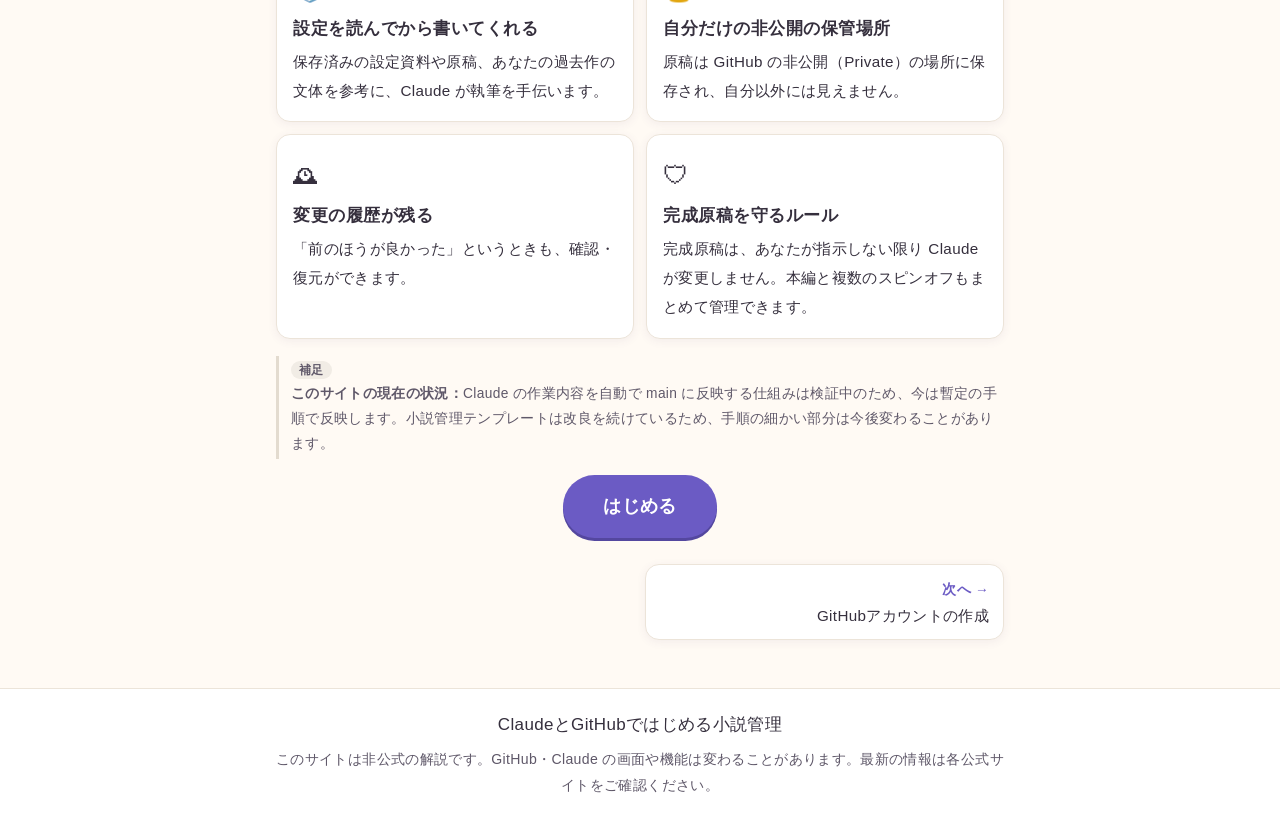
==== commit e1de2f43: "テンプレートのURLと「Use this template」の画像を追加 - config.js にテンプレートのURL（zonarouzo/NovelTemplate）を設定 - 作者から提供された" ====
--- a/index.html
+++ b/index.html
@@ -57,7 +57,7 @@
 </div>
 
 <div class="note">
-  <p><strong>このサイトの現在の状況：</strong>小説管理テンプレートは準備中です（公開URLが決まりしだい、ステップ2に掲載します）。Claude の作業内容を自動で main に反映する仕組みは検証中のため、今は暫定の手順で反映します。</p>
+  <p><strong>このサイトの現在の状況：</strong>Claude の作業内容を自動で main に反映する仕組みは検証中のため、今は暫定の手順で反映します。小説管理テンプレートは改良を続けているため、手順の細かい部分は今後変わることがあります。</p>
 </div>
 <p style="text-align:center"><a class="button button-large" href="github-account.html">はじめる</a></p>
 </article>
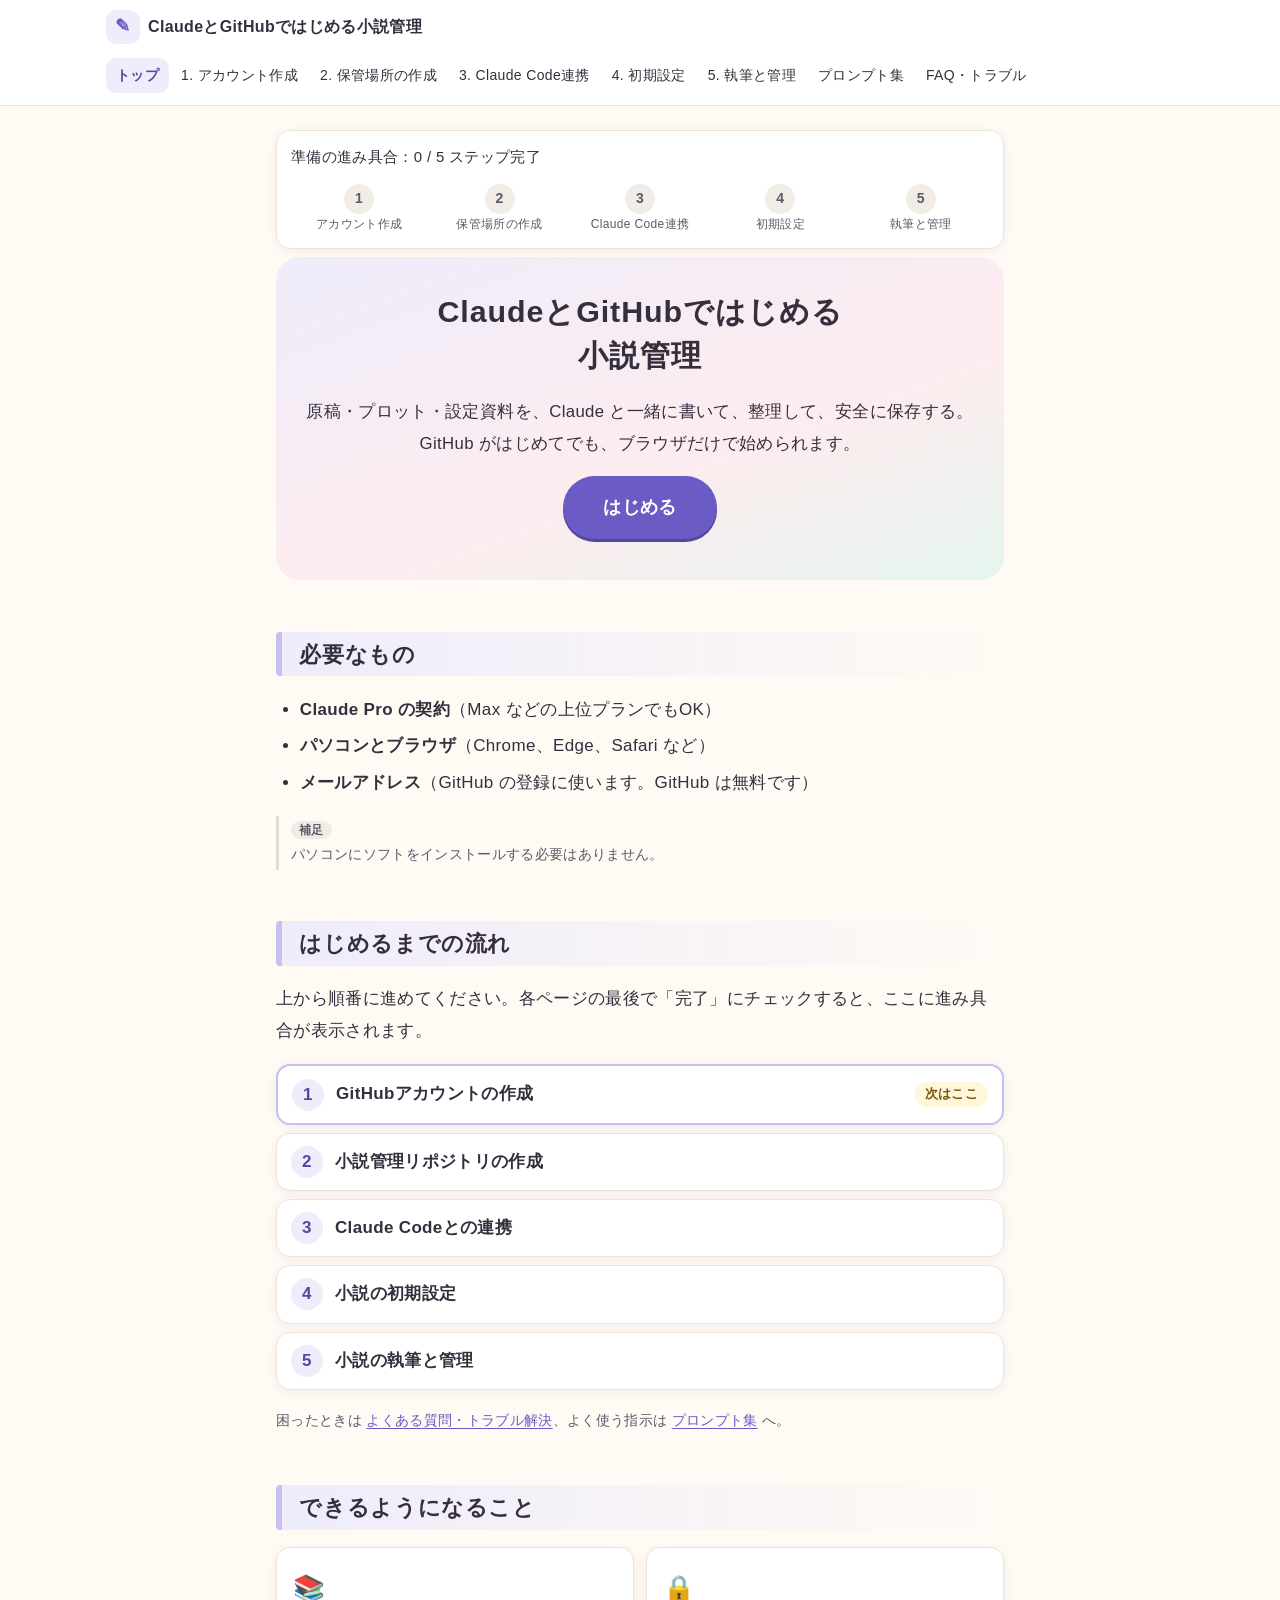
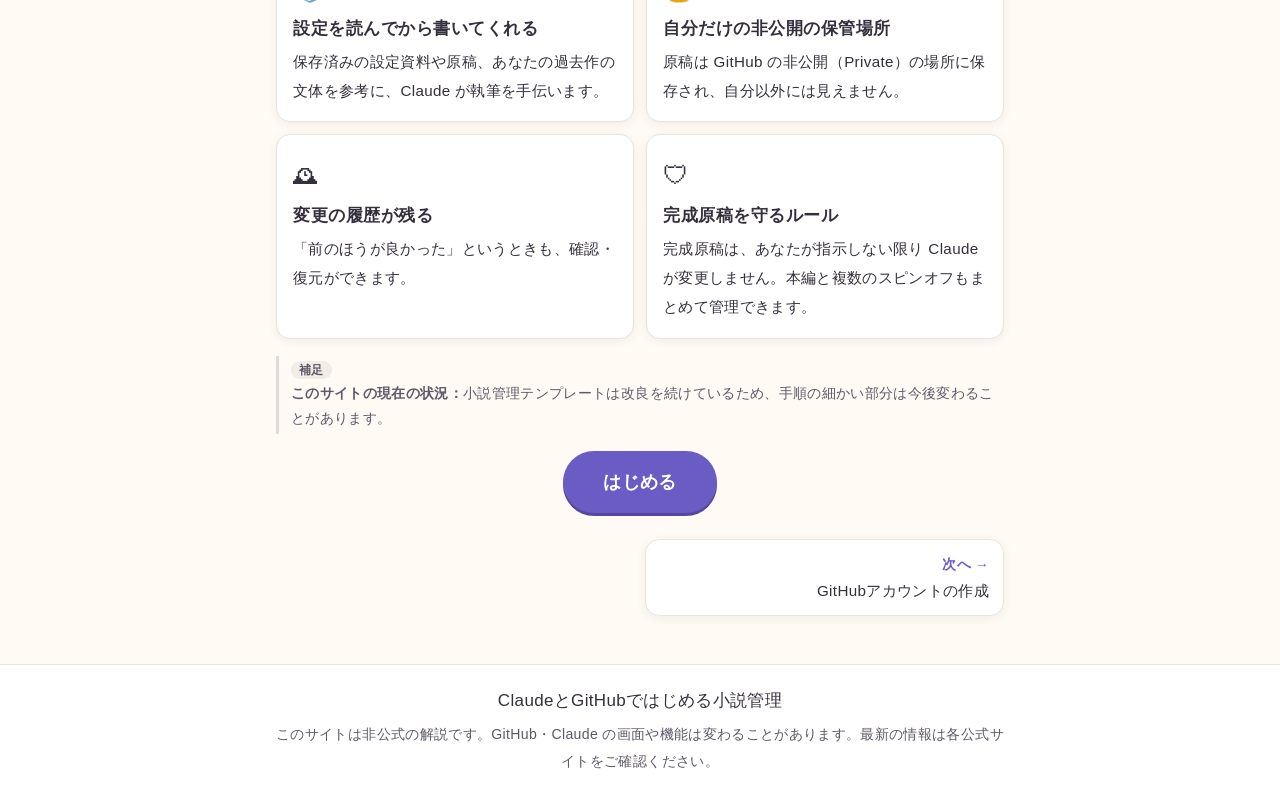
==== commit b861101d: "main への自動反映（動作確認済み）と、Claude主導の初期設定に合わせて更新 - 初期設定：Claude の質問に答える流れを基本にし、初回プロンプトは提案がないときの予備に - 初回プロンプト" ====
--- a/index.html
+++ b/index.html
@@ -57,7 +57,7 @@
 </div>
 
 <div class="note">
-  <p><strong>このサイトの現在の状況：</strong>Claude の作業内容を自動で main に反映する仕組みは検証中のため、今は暫定の手順で反映します。小説管理テンプレートは改良を続けているため、手順の細かい部分は今後変わることがあります。</p>
+  <p><strong>このサイトの現在の状況：</strong>小説管理テンプレートは改良を続けているため、手順の細かい部分は今後変わることがあります。</p>
 </div>
 <p style="text-align:center"><a class="button button-large" href="github-account.html">はじめる</a></p>
 </article>
--- a/assets/css/style.css
+++ b/assets/css/style.css
@@ -417,3 +417,11 @@
 }
 .must > :last-child { margin-bottom: 0; }
 .must p { font-weight: 600; }
+
+/* 画像の拡大リンク */
+.shot-link { display: block; cursor: zoom-in; }
+
+/* 画像の ①②③ に対応する操作の一覧 */
+.marks { list-style: none; padding: 0; margin: 0.6em 0; }
+.marks li { display: flex; gap: 8px; align-items: flex-start; font-weight: 600; margin: 0.4em 0; }
+.marks .mark { flex: none; color: #e8590c; font-weight: 700; font-size: 1.1em; line-height: 1.7; }
